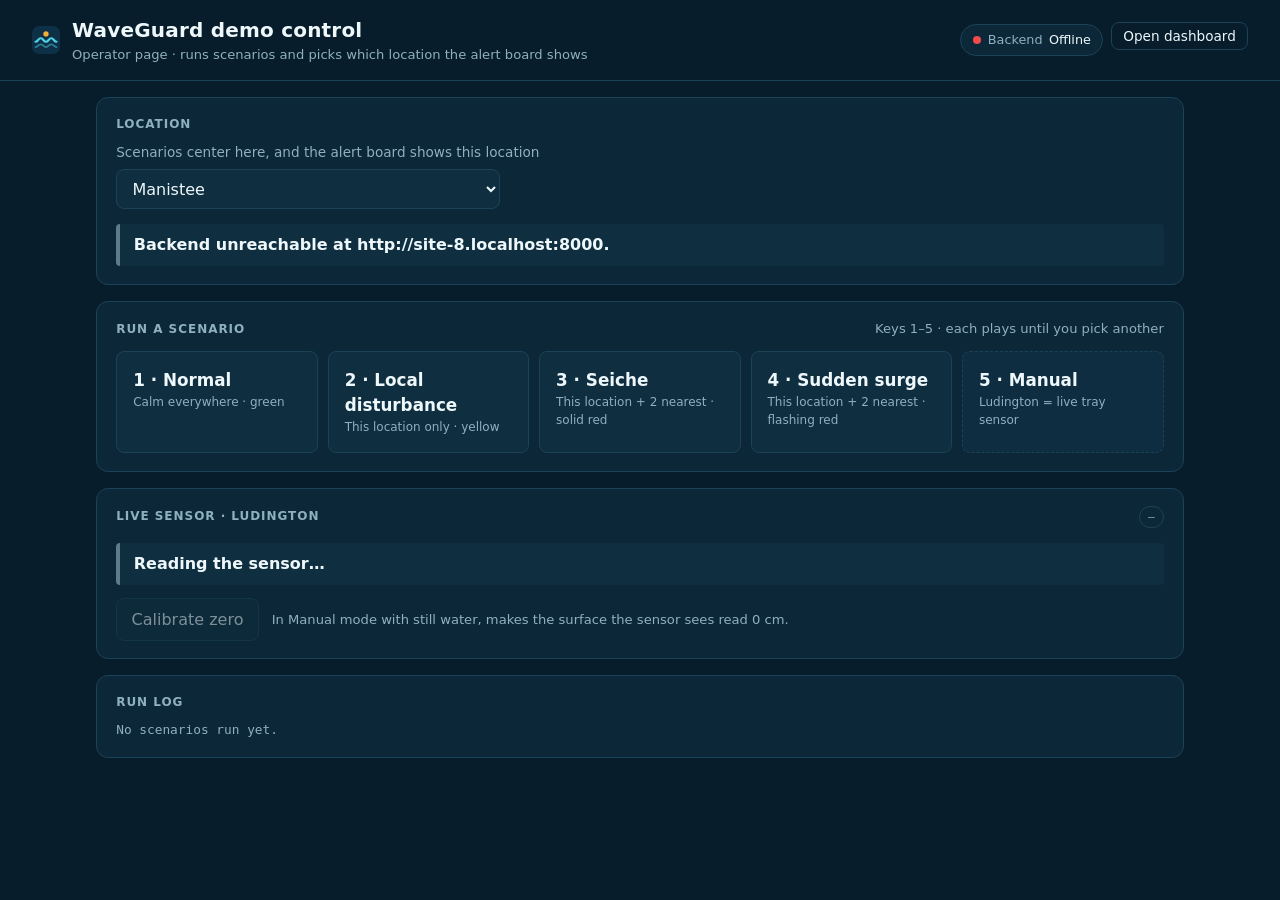
==== frontend/admin.html @ 5affd561 "Demo-ready dashboard, UNO Q node, NOAA replays and admin control Hardware (Arduino UNO Q) - Route Se" ====
<!doctype html>
<html lang="en">
  <head>
    <meta charset="utf-8" />
    <meta name="viewport" content="width=device-width, initial-scale=1" />
    <title>WaveGuard Demo Control</title>
    <link rel="icon" href="assets/favicon.svg" type="image/svg+xml" />
    <link rel="stylesheet" href="styles.css?v=17" />
  </head>
  <body>
    <header class="topbar">
      <div class="brand">
        <img src="assets/favicon.svg" alt="" width="28" height="28" />
        <div>
          <h1>WaveGuard demo control</h1>
          <p>Operator page · runs scenarios and picks which location the alert board shows</p>
        </div>
      </div>
      <ul class="status-list" aria-label="System status">
        <li class="status" id="status-backend"><span class="dot"></span><span class="label">Backend</span><span class="value">Checking…</span></li>
        <li><a class="button small ghost" href="index.html" target="wg-dashboard">Open dashboard</a></li>
      </ul>
    </header>

    <main class="grid admin-grid">
      <section class="panel admin-location" aria-labelledby="location-title">
        <h2 id="location-title" class="eyebrow">Location</h2>
        <label class="location-picker admin-picker">
          <span>Scenarios center here, and the alert board shows this location</span>
          <select id="scenario-location">
            <option value="MANISTEE-06">Manistee</option>
            <option value="LUDINGTON-01">Ludington (physical sensor)</option>
            <option value="MUSKEGON-02">Muskegon</option>
            <option value="GRANDHAVEN-04">Grand Haven</option>
            <option value="HOLLAND-03">Holland</option>
            <option value="SOUTHHAVEN-05">South Haven</option>
            <option value="">Whole shoreline</option>
          </select>
        </label>
        <p class="admin-board" id="board-status" role="status">Reading the board's location…</p>
      </section>

      <section class="panel admin-scenarios" aria-labelledby="scenarios-title">
        <div class="panel-head">
          <h2 id="scenarios-title" class="eyebrow">Run a scenario</h2>
          <span class="muted small">Keys 1–5 · each plays until you pick another</span>
        </div>
        <div class="scenario-buttons">
          <button type="button" class="button scenario" data-scenario="normal" data-key="1">
            <span class="scenario-name">1 · Normal</span><span class="scenario-hint">Calm everywhere · green</span>
          </button>
          <button type="button" class="button scenario" data-scenario="local_disturbance" data-key="2">
            <span class="scenario-name">2 · Local disturbance</span><span class="scenario-hint">This location only · yellow</span>
          </button>
          <button type="button" class="button scenario" data-scenario="seiche" data-key="3">
            <span class="scenario-name">3 · Seiche</span><span class="scenario-hint">This location + 2 nearest · solid red</span>
          </button>
          <button type="button" class="button scenario" data-scenario="sudden_surge" data-key="4">
            <span class="scenario-name">4 · Sudden surge</span><span class="scenario-hint">This location + 2 nearest · flashing red</span>
          </button>
          <button type="button" class="button scenario manual" data-scenario="manual" data-key="5">
            <span class="scenario-name">5 · Manual</span><span class="scenario-hint">Ludington = live tray sensor</span>
          </button>
        </div>
        <p class="muted small" id="scenario-status" role="status"></p>
      </section>

      <section class="panel admin-sensor" aria-labelledby="sensor-title">
        <div class="panel-head">
          <h2 id="sensor-title" class="eyebrow">Live sensor · Ludington</h2>
          <span class="chip" id="mode-chip">—</span>
        </div>
        <p class="admin-board" id="sensor-reading" role="status">Reading the sensor…</p>
        <div class="admin-calibrate">
          <button type="button" class="button" id="calibrate-button" disabled>Calibrate zero</button>
          <span class="muted small" id="calibrate-status">In Manual mode with still water, makes the surface the sensor sees read 0 cm.</span>
        </div>
      </section>

      <section class="panel admin-log" aria-labelledby="log-title">
        <h2 id="log-title" class="eyebrow">Run log</h2>
        <ol class="admin-log-list" id="run-log">
          <li class="muted">No scenarios run yet.</li>
        </ol>
      </section>
    </main>

    <script src="admin.js?v=17"></script>
  </body>
</html>
---- frontend/styles.css ----
:root {
  color-scheme: dark;
  --bg: #071d2b;
  --panel: #0c2737;
  --panel-raised: #11334699;
  --border: #1c4257;
  --text: #eef8fb;
  --muted: #8fb0c0;
  --accent: #4fd1e8;
  --safe: #2fbf71;
  --watch: #f2b134;
  --warning: #ef4b4b;
  --unknown: #5d7b8a;
  --node-ludington: #4fd1e8;
  --node-muskegon: #b69cff;
  --node-holland: #ff8fb8;
  --radius: 12px;
  --mono: ui-monospace, "Cascadia Mono", "SF Mono", Menlo, Consolas, monospace;
  font-family: system-ui, -apple-system, "Segoe UI", sans-serif;
  background: var(--bg);
  color: var(--text);
}

* {
  box-sizing: border-box;
}

body {
  margin: 0;
  min-height: 100vh;
  background: var(--bg);
  line-height: 1.45;
}

h1,
h2,
h3,
p {
  margin: 0;
}

code {
  font-family: var(--mono);
  font-size: 0.9em;
}

.muted {
  color: var(--muted);
}

.small {
  font-size: 0.82rem;
}

.eyebrow {
  font-size: 0.75rem;
  font-weight: 600;
  letter-spacing: 0.08em;
  text-transform: uppercase;
  color: var(--muted);
}

/* Top bar */

.topbar {
  display: flex;
  flex-wrap: wrap;
  gap: 1rem;
  align-items: center;
  justify-content: space-between;
  padding: 1rem clamp(1rem, 3vw, 2rem);
  border-bottom: 1px solid var(--border);
}

.brand {
  display: flex;
  gap: 0.75rem;
  align-items: center;
}

.brand h1 {
  font-size: 1.25rem;
  letter-spacing: 0.01em;
}

.brand p {
  font-size: 0.82rem;
  color: var(--muted);
}

.status-list {
  display: flex;
  flex-wrap: wrap;
  gap: 0.5rem;
  margin: 0;
  padding: 0;
  list-style: none;
}

.status {
  display: flex;
  gap: 0.4rem;
  align-items: center;
  padding: 0.35rem 0.7rem;
  border: 1px solid var(--border);
  border-radius: 999px;
  font-size: 0.8rem;
  background: var(--panel);
}

.status .label {
  color: var(--muted);
}

.dot {
  width: 0.55rem;
  height: 0.55rem;
  border-radius: 50%;
  background: var(--unknown);
  flex: none;
}

.status[data-tone="ok"] .dot {
  background: var(--safe);
}

.status[data-tone="pending"] .dot {
  background: var(--watch);
  animation: pulse 1.2s ease-in-out infinite;
}

.status[data-tone="bad"] .dot {
  background: var(--warning);
}

.status[data-tone="info"] .dot {
  background: var(--accent);
}

@keyframes pulse {
  50% {
    opacity: 0.35;
  }
}

.banner {
  display: flex;
  flex-wrap: wrap;
  gap: 0.75rem;
  align-items: center;
  margin: 1rem clamp(1rem, 3vw, 2rem) 0;
  padding: 0.75rem 1rem;
  border: 1px solid color-mix(in srgb, var(--warning) 50%, transparent);
  border-radius: var(--radius);
  background: color-mix(in srgb, var(--warning) 12%, var(--bg));
}

.banner[hidden] {
  display: none;
}

/* Layout */

.grid {
  display: grid;
  grid-template-columns: repeat(12, minmax(0, 1fr));
  gap: 1rem;
  padding: 1rem clamp(1rem, 3vw, 2rem);
  max-width: 96rem;
  margin: 0 auto;
}

.panel {
  min-width: 0;
  padding: 1.1rem 1.2rem;
  border: 1px solid var(--border);
  border-radius: var(--radius);
  background: var(--panel);
}

.panel-head {
  display: flex;
  flex-wrap: wrap;
  gap: 0.5rem;
  align-items: baseline;
  justify-content: space-between;
  margin-bottom: 0.8rem;
}

/* Top: severity + IBM. Middle: map + chart, evidence + history. Bottom: demo controls. */
.summary {
  grid-column: span 5;
}

.ibm-panel {
  grid-column: span 7;
}

.map-panel {
  grid-column: span 5;
}

.chart-panel {
  grid-column: span 7;
}

.event-panel {
  grid-column: span 5;
}

.history-panel {
  grid-column: span 7;
}

.scenarios {
  grid-column: 1 / -1;
}

@media (max-width: 1100px) {
  .summary,
  .ibm-panel,
  .map-panel,
  .chart-panel,
  .event-panel,
  .history-panel {
    grid-column: 1 / -1;
  }
}

/* Network summary */

.summary {
  display: flex;
  flex-direction: column;
  gap: 1.25rem;
  justify-content: space-between;
  border-left: 6px solid var(--sev, var(--unknown));
  transition: border-color 0.3s;
}

.summary[data-severity="safe"] {
  --sev: var(--safe);
}

.summary[data-severity="watch"] {
  --sev: var(--watch);
}

.summary[data-severity="warning"] {
  --sev: var(--warning);
  background: color-mix(in srgb, var(--warning) 10%, var(--panel));
}

.severity-word {
  margin: 0.2rem 0 0.35rem;
  font-size: clamp(2rem, 5vw, 3rem);
  font-weight: 750;
  line-height: 1;
  letter-spacing: 0.02em;
  text-transform: uppercase;
  color: var(--sev, var(--muted));
}

.summary-text {
  max-width: 34rem;
}

.summary-stats {
  display: grid;
  grid-template-columns: repeat(4, minmax(0, 1fr));
  gap: 0.6rem 1rem;
  margin: 0;
  padding-top: 1rem;
  border-top: 1px solid var(--border);
}

@media (max-width: 640px) {
  .summary-stats {
    grid-template-columns: repeat(2, minmax(0, 1fr));
  }
}

.summary-stats dt {
  font-size: 0.75rem;
  color: var(--muted);
}

.summary-stats dd {
  margin: 0;
  font-size: 1.15rem;
  font-weight: 600;
  font-variant-numeric: tabular-nums;
}

/* Buttons */

.button {
  font: inherit;
  color: var(--text);
  background: var(--panel-raised);
  border: 1px solid var(--border);
  border-radius: 8px;
  padding: 0.55rem 0.9rem;
  cursor: pointer;
  transition: background 0.15s, border-color 0.15s;
}

.button:hover:not(:disabled) {
  border-color: var(--accent);
}

.button:focus-visible,
.toggle input:focus-visible {
  outline: 2px solid var(--accent);
  outline-offset: 2px;
}

.button:disabled {
  opacity: 0.5;
  cursor: not-allowed;
}

.button.small {
  padding: 0.3rem 0.7rem;
  font-size: 0.85rem;
}

.button.ghost {
  background: transparent;
}

.button.primary {
  background: #0f62fe;
  border-color: #0f62fe;
  font-weight: 600;
}

.button.primary:hover:not(:disabled) {
  background: #0353e9;
  border-color: #a6c8ff;
}

.scenario-buttons {
  display: grid;
  grid-template-columns: repeat(4, minmax(0, 1fr));
  gap: 0.6rem;
}

@media (max-width: 900px) {
  .scenario-buttons {
    grid-template-columns: repeat(2, minmax(0, 1fr));
  }
}

.scenarios .panel-head {
  margin-bottom: 0.6rem;
}

.scenario {
  display: flex;
  flex-direction: column;
  align-items: flex-start;
  gap: 0.1rem;
  text-align: left;
}

.scenario-name {
  font-weight: 600;
}

.scenario-hint {
  font-size: 0.75rem;
  color: var(--muted);
}

.scenario[aria-busy="true"] {
  border-color: var(--accent);
  animation: pulse 1s ease-in-out infinite;
}

.scenario.active {
  border-color: var(--accent);
  background: color-mix(in srgb, var(--accent) 12%, var(--panel));
}

/* Map */

.legend {
  display: flex;
  gap: 0.9rem;
  font-size: 0.8rem;
  color: var(--muted);
}

.legend-item {
  display: inline-flex;
  gap: 0.35rem;
  align-items: center;
}

.marker-swatch {
  width: 0.8rem;
  height: 0.8rem;
  border-radius: 50%;
  border: 2px solid var(--text);
}

.marker-swatch.physical {
  background: var(--text);
}

.marker-swatch.simulated {
  border-style: dashed;
}

.map {
  height: 300px;
  border-radius: 8px;
  overflow: hidden;
  background: #0a2232;
}

.map-fallback {
  display: grid;
  place-items: center;
  height: 100%;
  padding: 1rem;
  text-align: center;
  color: var(--muted);
}

.leaflet-container {
  font: inherit;
  background: #0a2232;
}

.leaflet-tooltip.node-label {
  padding: 0.2rem 0.45rem;
  border: 1px solid var(--border);
  border-radius: 6px;
  background: var(--panel);
  color: var(--text);
  font-size: 0.72rem;
  box-shadow: none;
}

.leaflet-tooltip.node-label::before {
  display: none;
}

.node-list {
  display: grid;
  gap: 0.4rem;
  margin: 0.8rem 0 0;
  padding: 0;
  list-style: none;
}

.node-row {
  display: grid;
  grid-template-columns: auto 1fr auto auto;
  gap: 0.6rem;
  align-items: center;
  padding: 0.45rem 0.6rem;
  border: 1px solid var(--border);
  border-radius: 8px;
  font-size: 0.85rem;
}

.node-row .swatch {
  width: 0.7rem;
  height: 0.7rem;
  border-radius: 50%;
}

.node-row .node-name {
  font-family: var(--mono);
  font-size: 0.8rem;
}

.node-row .node-level {
  font-variant-numeric: tabular-nums;
  color: var(--muted);
}

/* Tags */

.tag,
.chip,
.badge {
  display: inline-flex;
  align-items: center;
  gap: 0.3rem;
  padding: 0.12rem 0.5rem;
  border-radius: 999px;
  font-size: 0.7rem;
  font-weight: 650;
  letter-spacing: 0.05em;
  text-transform: uppercase;
  white-space: nowrap;
}

.chip {
  border: 1px solid var(--border);
  color: var(--muted);
  text-transform: none;
  letter-spacing: 0;
  font-family: var(--mono);
  font-weight: 500;
}

.chip[hidden] {
  display: none;
}

.tag.physical {
  background: var(--text);
  color: var(--bg);
}

.tag.simulated {
  border: 1px dashed var(--muted);
  color: var(--muted);
}

.tag.unknown-source {
  border: 1px solid var(--border);
  color: var(--muted);
}

.badge {
  color: #06141c;
  background: var(--unknown);
}

.badge.safe {
  background: var(--safe);
}

.badge.watch {
  background: var(--watch);
}

.badge.warning {
  background: var(--warning);
  color: #fff;
}

/* Chart */

.chart-panel {
  display: flex;
  flex-direction: column;
}

/* Fill the chart panel so it matches the map column's height. */
.chart-wrap {
  position: relative;
  flex: 1;
  min-height: 360px;
}

.chart-empty {
  position: absolute;
  inset: 0;
  display: grid;
  place-items: center;
  color: var(--muted);
  pointer-events: none;
}

.chart-empty[hidden] {
  display: none;
}

/* Event evidence */

.event-header {
  display: flex;
  flex-wrap: wrap;
  gap: 0.6rem;
  align-items: center;
  margin-bottom: 0.9rem;
}

.event-header h3 {
  font-size: 1.2rem;
}

.metrics {
  display: grid;
  grid-template-columns: repeat(2, minmax(0, 1fr));
  gap: 0.6rem;
  margin: 0 0 0.9rem;
}

.metric {
  padding: 0.6rem 0.75rem;
  border: 1px solid var(--border);
  border-radius: 8px;
}

.metric dt {
  font-size: 0.72rem;
  color: var(--muted);
}

.metric dd {
  margin: 0.1rem 0 0;
  font-size: 1.25rem;
  font-weight: 650;
  font-variant-numeric: tabular-nums;
}

.meter {
  height: 4px;
  margin-top: 0.4rem;
  border-radius: 2px;
  background: var(--border);
  overflow: hidden;
}

.meter span {
  display: block;
  height: 100%;
  background: var(--accent);
}

.affected {
  display: flex;
  flex-wrap: wrap;
  gap: 0.4rem;
  margin: 0.4rem 0 0.9rem;
  padding: 0;
  list-style: none;
}

.affected li {
  display: inline-flex;
  gap: 0.4rem;
  align-items: center;
  padding: 0.25rem 0.5rem;
  border: 1px solid var(--border);
  border-radius: 6px;
  font-family: var(--mono);
  font-size: 0.78rem;
}

.event-meta {
  font-family: var(--mono);
  font-size: 0.75rem;
  color: var(--muted);
}

.empty-state {
  padding: 1.5rem 0.5rem;
  text-align: center;
  color: var(--muted);
}

.empty-state strong {
  display: block;
  margin-bottom: 0.25rem;
  color: var(--text);
}

/* IBM panel */

.ibm-controls {
  display: flex;
  flex-wrap: wrap;
  gap: 1rem;
  align-items: center;
  margin-bottom: 1rem;
}

.toggle {
  display: inline-flex;
  gap: 0.45rem;
  align-items: center;
  font-size: 0.85rem;
  color: var(--muted);
  cursor: pointer;
}

.source-label {
  display: flex;
  flex-wrap: wrap;
  gap: 0.5rem;
  align-items: center;
  margin-bottom: 0.9rem;
  font-size: 0.78rem;
  color: var(--muted);
}

.source-label .tag {
  background: #0f62fe;
  color: #fff;
}

.source-label .tag.prerecorded,
.source-label .tag.mock {
  background: var(--watch);
  color: #06141c;
}

.explanation {
  display: grid;
  gap: 1rem;
}

.explanation h3 {
  margin-bottom: 0.35rem;
  font-size: 0.78rem;
  font-weight: 600;
  letter-spacing: 0.06em;
  text-transform: uppercase;
  color: var(--muted);
}

.explain-lead {
  padding: 0.85rem 1rem;
  border-left: 4px solid #0f62fe;
  border-radius: 4px 8px 8px 4px;
  background: color-mix(in srgb, #0f62fe 10%, var(--panel));
}

.explain-lead p {
  font-size: 1.08rem;
  line-height: 1.5;
}

.explain-cards {
  display: grid;
  grid-template-columns: repeat(2, minmax(0, 1fr));
  gap: 0.75rem;
}

@media (max-width: 640px) {
  .explain-cards {
    grid-template-columns: 1fr;
  }
}

.explain-card {
  padding: 0.85rem 1rem;
  border: 1px solid var(--border);
  border-radius: 8px;
  background: var(--panel-raised);
}

.evidence-list,
.action-list {
  margin: 0.2rem 0 0;
  padding: 0;
  list-style: none;
  font-size: 0.92rem;
}

.evidence-list li,
.action-list li {
  position: relative;
  padding-left: 1.6rem;
}

.evidence-list li + li,
.action-list li + li {
  margin-top: 0.55rem;
}

.evidence-list li::before {
  content: "";
  position: absolute;
  left: 0.3rem;
  top: 0.55em;
  width: 0.45rem;
  height: 0.45rem;
  border-radius: 50%;
  background: var(--accent);
}

.action-list {
  counter-reset: action;
}

.action-list li::before {
  counter-increment: action;
  content: counter(action);
  position: absolute;
  left: 0;
  top: 0.05em;
  width: 1.15rem;
  height: 1.15rem;
  border-radius: 50%;
  background: #0f62fe;
  color: #fff;
  font-size: 0.7rem;
  font-weight: 700;
  line-height: 1.15rem;
  text-align: center;
}

.columns {
  display: grid;
  grid-template-columns: repeat(2, minmax(0, 1fr));
  gap: 1rem;
}

@media (max-width: 640px) {
  .columns,
  .metrics,
  .scenario-buttons {
    grid-template-columns: 1fr;
  }
}

.public-warning {
  padding: 0.85rem 1rem;
  border: 1px solid color-mix(in srgb, var(--watch) 45%, transparent);
  border-left: 4px solid var(--watch);
  border-radius: 4px 8px 8px 4px;
  background: color-mix(in srgb, var(--watch) 8%, var(--panel));
}

.public-warning-head {
  display: flex;
  gap: 0.5rem;
  align-items: center;
}

.public-warning-head h3 {
  margin: 0;
  color: var(--watch);
}

.public-warning-head .badge {
  margin-left: auto;
}

.warning-icon {
  width: 1.1rem;
  height: 1.1rem;
  color: var(--watch);
  flex: none;
}

.public-warning blockquote {
  margin: 0.6rem 0 0.75rem;
  font-size: 1.05rem;
  line-height: 1.5;
}

.public-warning-foot {
  display: flex;
  flex-wrap: wrap;
  gap: 0.6rem;
  align-items: center;
  justify-content: space-between;
}

.stale-note {
  margin-bottom: 0.9rem;
  padding: 0.55rem 0.8rem;
  border-left: 3px solid var(--watch);
  border-radius: 4px;
  background: color-mix(in srgb, var(--watch) 8%, var(--panel));
  font-size: 0.85rem;
}

.error-state {
  padding: 0.9rem 1rem;
  border: 1px solid color-mix(in srgb, var(--warning) 50%, transparent);
  border-radius: 8px;
  background: color-mix(in srgb, var(--warning) 10%, var(--panel));
}

.error-state p + p {
  margin-top: 0.35rem;
}

.error-actions {
  display: flex;
  flex-wrap: wrap;
  gap: 0.5rem;
  margin-top: 0.8rem;
}

.loading {
  display: grid;
  gap: 0.55rem;
}

.loading-line {
  height: 0.8rem;
  border-radius: 4px;
  background: linear-gradient(90deg, var(--border), #24536b, var(--border));
  background-size: 200% 100%;
  animation: shimmer 1.4s linear infinite;
}

.loading-line:nth-child(2) {
  width: 88%;
}

.loading-line:nth-child(3) {
  width: 64%;
}

@keyframes shimmer {
  to {
    background-position: -200% 0;
  }
}

.footer {
  padding: 0 clamp(1rem, 3vw, 2rem) 1.5rem;
  text-align: center;
}

@media (prefers-reduced-motion: reduce) {
  *,
  *::before,
  *::after {
    animation: none !important;
    transition: none !important;
  }
}

/* Event history */

.history-table {
  width: 100%;
  border-collapse: collapse;
  font-size: 0.85rem;
}

.history-table th {
  padding: 0 0.6rem 0.4rem;
  text-align: left;
  font-size: 0.72rem;
  font-weight: 600;
  letter-spacing: 0.05em;
  text-transform: uppercase;
  color: var(--muted);
}

.history-table td {
  padding: 0.45rem 0.6rem;
  border-top: 1px solid var(--border);
  font-variant-numeric: tabular-nums;
}

.history-table tbody tr {
  cursor: pointer;
}

.history-table tbody tr:hover,
.history-table tbody tr:focus-visible {
  background: var(--panel-raised);
  outline: none;
}

.history-table tbody tr.selected {
  background: color-mix(in srgb, var(--accent) 12%, var(--panel));
}

.history-table .repeat {
  margin-left: 0.35rem;
  color: var(--muted);
}

.history-scroll {
  max-height: 320px;
  overflow-y: auto;
}

/* Scenario location */

.location-picker {
  display: inline-flex;
  gap: 0.5rem;
  align-items: center;
  font-size: 0.85rem;
  color: var(--muted);
}

.location-picker select {
  font: inherit;
  color: var(--text);
  background: var(--panel-raised);
  border: 1px solid var(--border);
  border-radius: 8px;
  padding: 0.35rem 0.6rem;
}

.location-picker select:focus-visible {
  outline: 2px solid var(--accent);
  outline-offset: 2px;
}

.scenario-status {
  margin-left: auto;
}

.node-row.selectable {
  cursor: pointer;
}

.node-row.selectable:hover {
  border-color: var(--accent);
}

.panel[hidden] {
  display: none;
}

.node-row.chosen {
  border-color: var(--accent);
  background: color-mix(in srgb, var(--accent) 10%, var(--panel));
}

/* Admin (demo control) page */

.admin-grid {
  max-width: 72rem;
}

.admin-location,
.admin-scenarios,
.admin-log {
  grid-column: 1 / -1;
}

.admin-picker {
  display: grid;
  gap: 0.4rem;
  margin-top: 0.6rem;
}

.admin-picker select {
  max-width: 24rem;
  font-size: 1rem;
  padding: 0.55rem 0.7rem;
}

.admin-board {
  margin-top: 0.9rem;
  padding: 0.6rem 0.85rem;
  border-left: 4px solid var(--unknown);
  border-radius: 4px;
  background: var(--panel-raised);
  font-weight: 600;
}

.admin-board[data-severity="safe"] {
  border-color: var(--safe);
}

.admin-board[data-severity="watch"] {
  border-color: var(--watch);
}

.admin-board[data-severity="warning"] {
  border-color: var(--warning);
}

.admin-scenarios .scenario {
  padding: 1rem;
}

.admin-scenarios .scenario-name {
  font-size: 1.05rem;
}

.admin-log-list {
  margin: 0.6rem 0 0;
  padding-left: 1.2rem;
  font-family: var(--mono);
  font-size: 0.8rem;
}

.admin-log-list li + li {
  margin-top: 0.3rem;
}

.status-list a.button {
  text-decoration: none;
}

.admin-log-list li.muted {
  margin-left: -1.2rem;
  list-style: none;
}

/* Severity box: status centered, affected towns, stats along the bottom */

.summary-main {
  flex: 1;
  display: flex;
  flex-direction: column;
  justify-content: center;
}

.summary-places {
  display: flex;
  flex-wrap: wrap;
  gap: 0.5rem;
  margin: 1rem 0 0;
  padding: 0;
  list-style: none;
}

.summary-places:empty {
  display: none;
}

.place {
  display: grid;
  padding: 0.5rem 0.8rem;
  border: 1px solid var(--border);
  border-left: 4px solid var(--unknown);
  border-radius: 4px 8px 8px 4px;
  background: var(--panel-raised);
}

.place.watch {
  border-left-color: var(--watch);
}

.place.warning {
  border-left-color: var(--warning);
}

.place-name {
  font-size: 1.05rem;
  font-weight: 650;
}

.place-id {
  font-family: var(--mono);
  font-size: 0.72rem;
  color: var(--muted);
}

/* The severity box now shares the Granite panel's height: give the status more presence. */
.summary .severity-word {
  font-size: clamp(2.5rem, 5vw, 4.25rem);
}

.summary .summary-text {
  font-size: 1.1rem;
}

/* ---------- One-screen "control room" layout ----------
   A status strip across the top; map, chart and Granite side by side below it.
   Every panel is clipped to its grid cell and scrolls inside itself, so a long
   Granite explanation can never push the chart or map off screen. */

@media (min-width: 1100px) and (min-height: 600px) {
  .dashboard {
    max-width: none;
    height: calc(100vh - 81px);
    padding-top: 0.6rem;
    padding-bottom: 0.6rem;
    gap: 0.6rem;
    grid-template-columns: minmax(260px, 0.9fr) minmax(0, 1.6fr) minmax(330px, 1.2fr);
    grid-template-rows: auto minmax(0, 1.35fr) minmax(0, 1fr);
    grid-template-areas:
      "status  status   status"
      "map     chart    ibm"
      "history evidence ibm";
  }

  .dashboard > .panel {
    grid-column: auto;
    min-height: 0;
    overflow: hidden;
    display: flex;
    flex-direction: column;
    padding: 0.75rem 1rem;
  }

  .dashboard .panel-head {
    margin-bottom: 0.5rem;
  }

  .dashboard .summary { grid-area: status; }
  .dashboard .map-panel { grid-area: map; }
  .dashboard .chart-panel { grid-area: chart; }
  .dashboard .ibm-panel { grid-area: ibm; }
  .dashboard .history-panel { grid-area: history; }
  .dashboard .event-panel { grid-area: evidence; }
  .dashboard .scenarios { display: none; }

  /* Status strip: severity | what is happening + towns | node counts */
  .dashboard .summary {
    flex-direction: row;
    align-items: center;
    gap: 1.5rem;
    padding: 0.6rem 1.1rem;
  }

  .dashboard .summary-main {
    flex: 1;
    min-width: 0;
    display: grid;
    grid-template-columns: max-content minmax(0, 1fr);
    grid-template-areas:
      "label text"
      "word  places";
    column-gap: 1.5rem;
    align-items: center;
  }

  .dashboard .summary-main .eyebrow { grid-area: label; }

  .dashboard .summary .severity-word {
    grid-area: word;
    margin: 0;
    font-size: clamp(1.8rem, 2.6vw, 2.6rem);
  }

  .dashboard .summary .summary-text {
    grid-area: text;
    max-width: none;
    font-size: 0.95rem;
    white-space: nowrap;
    overflow: hidden;
    text-overflow: ellipsis;
  }

  .dashboard .summary-places {
    grid-area: places;
    margin: 0.3rem 0 0;
    gap: 0.4rem;
  }

  .dashboard .summary-places:empty {
    display: block;
  }

  .dashboard .place {
    display: flex;
    gap: 0.5rem;
    align-items: baseline;
    padding: 0.25rem 0.6rem;
  }

  .dashboard .place-name {
    font-size: 0.95rem;
  }

  .dashboard .summary-stats {
    flex: none;
    grid-template-columns: repeat(4, max-content);
    gap: 0.2rem 1.4rem;
    padding: 0 0 0 1.4rem;
    border-top: 0;
    border-left: 1px solid var(--border);
  }

  .dashboard .summary-stats dd {
    font-size: 1rem;
  }

  /* Map fills its cell; node states are on the map and in the status strip. */
  .dashboard .map {
    flex: 1;
    height: auto;
    min-height: 120px;
  }

  .dashboard .node-list {
    display: none;
  }

  .dashboard .chart-wrap {
    min-height: 0;
  }

  /* Long content scrolls inside its own panel */
  .dashboard #ibm-body,
  .dashboard #history-body,
  .dashboard #event-body {
    flex: 1;
    min-height: 0;
    overflow-y: auto;
    padding-right: 0.25rem;
  }

  .dashboard .history-scroll {
    max-height: none;
  }

  .dashboard .ibm-controls {
    margin-bottom: 0.6rem;
  }

  .dashboard .explain-cards {
    grid-template-columns: 1fr;
  }

  /* Evidence: compact, four metrics in a row */
  .dashboard .event-header {
    margin-bottom: 0.5rem;
  }

  .dashboard .metrics {
    grid-template-columns: repeat(4, minmax(0, 1fr));
    gap: 0.5rem;
    margin-bottom: 0.5rem;
  }

  .dashboard .metric {
    padding: 0.4rem 0.6rem;
  }

  .dashboard .metric dd {
    font-size: 1rem;
  }

  .dashboard .meter {
    display: none;
  }

  .footer {
    display: none;
  }
}

/* Shorter windows: history steps aside so the map gets the whole left column. */
@media (min-width: 1100px) and (min-height: 600px) and (max-height: 820px) {
  .dashboard {
    grid-template-rows: auto minmax(0, 1fr) minmax(0, 0.7fr);
    grid-template-areas:
      "status status   status"
      "map    chart    ibm"
      "map    evidence ibm";
  }

  .dashboard .history-panel {
    display: none;
  }

  .dashboard .affected,
  .dashboard .event-meta,
  .dashboard .event-panel .eyebrow {
    display: none;
  }
}

/* Admin: five modes and the live sensor panel */
.admin-scenarios .scenario-buttons {
  grid-template-columns: repeat(5, minmax(0, 1fr));
}

@media (max-width: 900px) {
  .admin-scenarios .scenario-buttons {
    grid-template-columns: repeat(2, minmax(0, 1fr));
  }
}

.scenario.manual {
  border-style: dashed;
}

.admin-sensor {
  grid-column: 1 / -1;
}

.admin-calibrate {
  display: flex;
  flex-wrap: wrap;
  gap: 0.8rem;
  align-items: center;
  margin-top: 0.8rem;
}
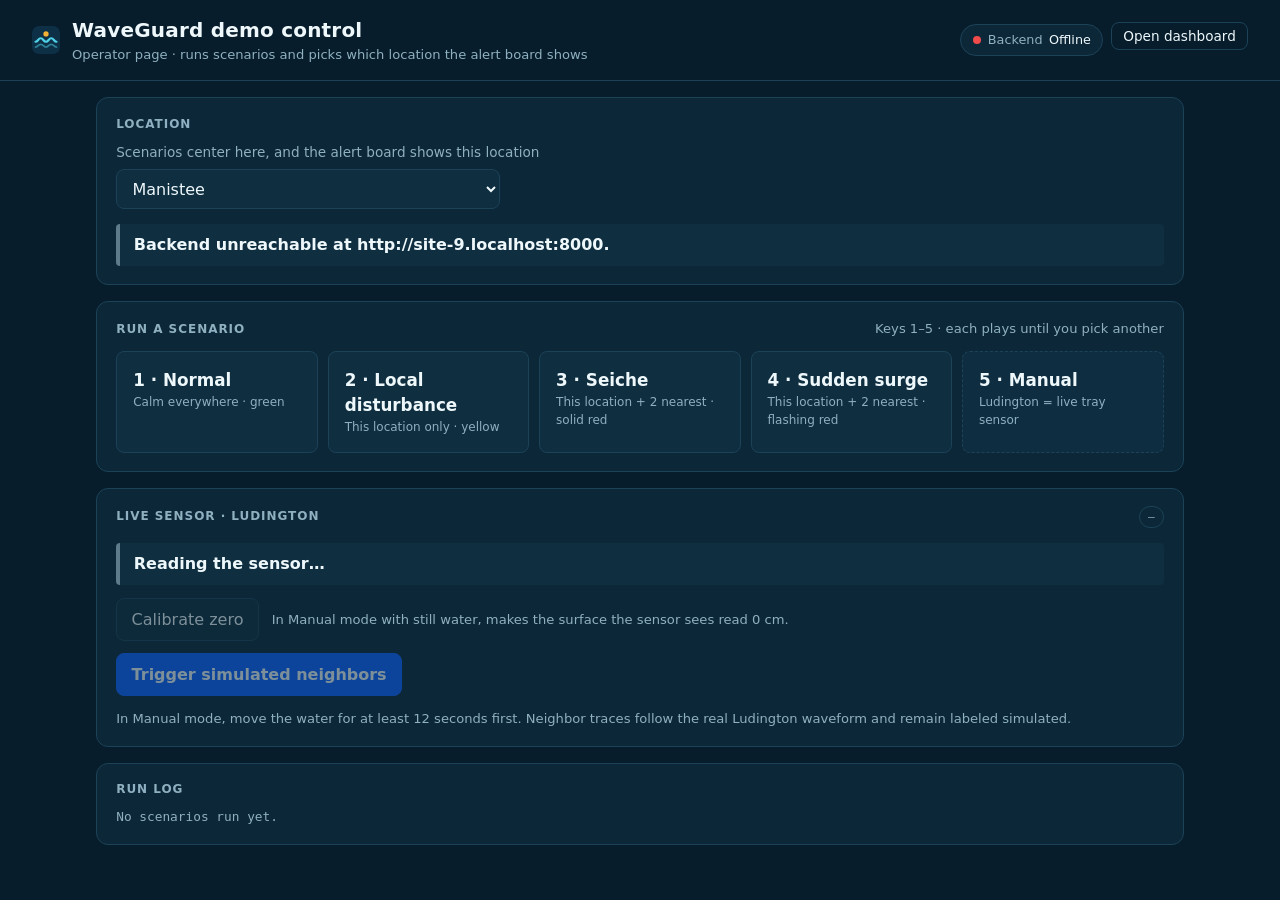
==== commit a4548e2b: "Add Tiger Data incident replay and mixed-source demo trigger" ====
--- a/frontend/admin.html
+++ b/frontend/admin.html
@@ -5,7 +5,7 @@
     <meta name="viewport" content="width=device-width, initial-scale=1" />
     <title>WaveGuard Demo Control</title>
     <link rel="icon" href="assets/favicon.svg" type="image/svg+xml" />
-    <link rel="stylesheet" href="styles.css?v=17" />
+    <link rel="stylesheet" href="styles.css?v=19" />
   </head>
   <body>
     <header class="topbar">
@@ -75,6 +75,10 @@
           <button type="button" class="button" id="calibrate-button" disabled>Calibrate zero</button>
           <span class="muted small" id="calibrate-status">In Manual mode with still water, makes the surface the sensor sees read 0 cm.</span>
         </div>
+        <div class="admin-calibrate">
+          <button type="button" class="button primary" id="neighbor-button" disabled>Trigger simulated neighbors</button>
+          <span class="muted small">In Manual mode, move the water for at least 12 seconds first. Neighbor traces follow the real Ludington waveform and remain labeled simulated.</span>
+        </div>
       </section>
 
       <section class="panel admin-log" aria-labelledby="log-title">
@@ -85,6 +89,6 @@
       </section>
     </main>
 
-    <script src="admin.js?v=17"></script>
+    <script src="admin.js?v=19"></script>
   </body>
 </html>
--- a/frontend/styles.css
+++ b/frontend/styles.css
@@ -1375,3 +1375,31 @@
   align-items: center;
   margin-top: 0.8rem;
 }
+/* Incident replay remains separate from the continuously updating live chart. */
+.dashboard > .replay-panel {
+  position: fixed;
+  z-index: 1000;
+  top: 5vh;
+  left: 50%;
+  transform: translateX(-50%);
+  width: min(1100px, 94vw);
+  max-height: 90vh;
+  overflow-y: auto;
+  display: block;
+  padding: 1.2rem;
+  box-shadow: 0 0 0 100vmax rgb(0 0 0 / 72%);
+}
+.dashboard > .replay-panel[hidden] { display: none !important; }
+.replay-open { margin-top: 1rem; }
+.replay-chart-wrap { height: 260px; margin-top: 1rem; }
+.replay-topline, .replay-controls { display: flex; align-items: center; gap: .8rem; flex-wrap: wrap; }
+.replay-topline { justify-content: space-between; }
+.replay-picker { display: flex; align-items: center; gap: .5rem; margin: .7rem 0; font-size: .86rem; }
+.replay-picker select { flex: 1; min-width: 0; padding: .45rem; color: var(--text); background: var(--panel); border: 1px solid var(--border); border-radius: .4rem; }
+.replay-controls { margin: .8rem 0; }
+.replay-controls input[type="range"] { flex: 1; min-width: 160px; accent-color: #4fd1e8; }
+.replay-reason { padding: .8rem 1rem; border-left: 3px solid #4fd1e8; background: #102d3d; }
+.replay-nodes { display: grid; grid-template-columns: repeat(auto-fit, minmax(220px, 1fr)); gap: .6rem; margin-top: 1rem; }
+.replay-node { display: flex; flex-wrap: wrap; align-items: center; gap: .35rem .6rem; padding: .65rem; border: 1px solid #1c4257; border-radius: .5rem; }
+.replay-node.is-affected { border-color: #4fd1e8; }
+.replay-node strong { width: 100%; }
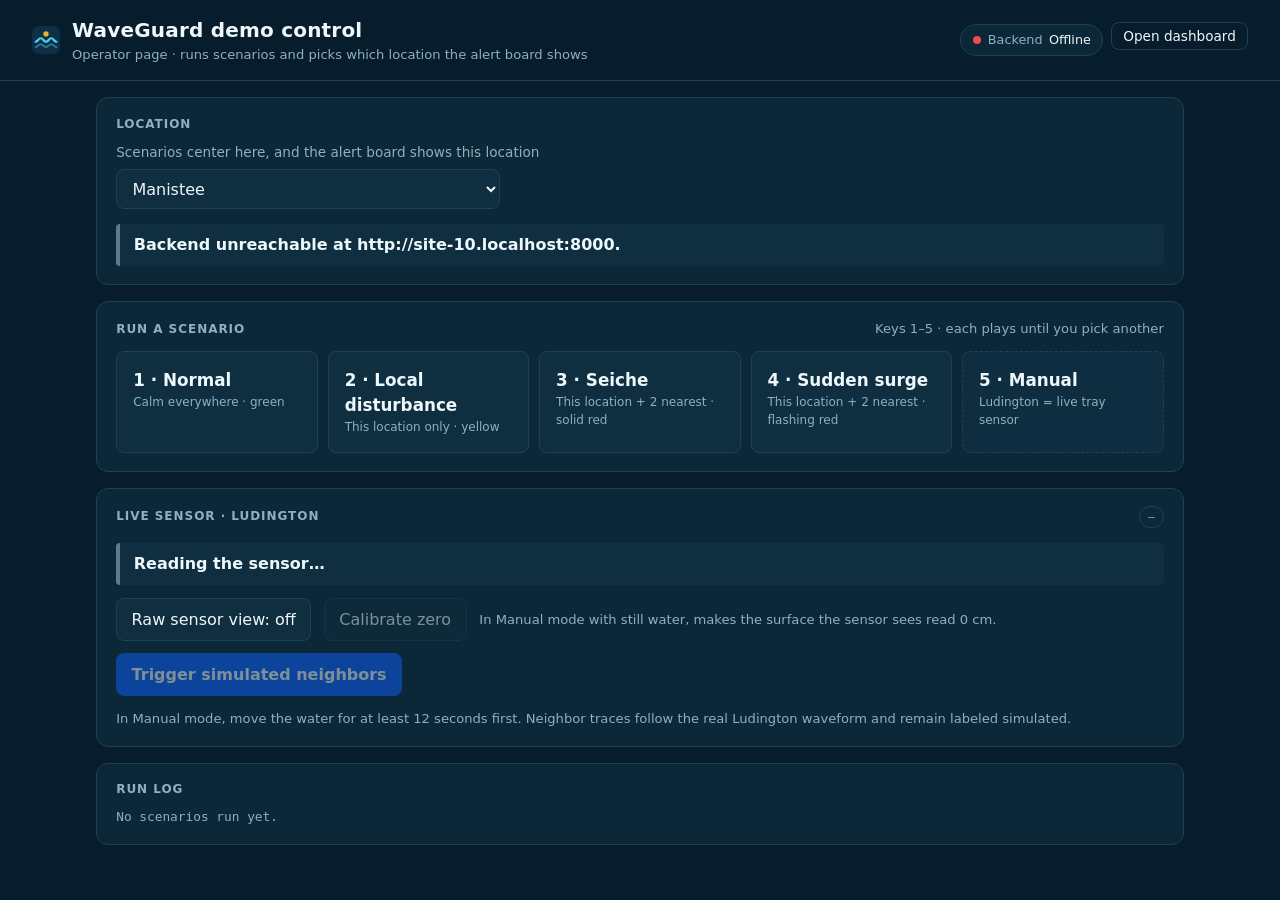
==== commit fb4d41ee: "Fast Tiger Data writes, raw sensor view, phone access on any network - Save live readings to Tiger D" ====
--- a/frontend/admin.html
+++ b/frontend/admin.html
@@ -5,7 +5,7 @@
     <meta name="viewport" content="width=device-width, initial-scale=1" />
     <title>WaveGuard Demo Control</title>
     <link rel="icon" href="assets/favicon.svg" type="image/svg+xml" />
-    <link rel="stylesheet" href="styles.css?v=19" />
+    <link rel="stylesheet" href="styles.css?v=20" />
   </head>
   <body>
     <header class="topbar">
@@ -72,6 +72,7 @@
         </div>
         <p class="admin-board" id="sensor-reading" role="status">Reading the sensor…</p>
         <div class="admin-calibrate">
+          <button type="button" class="button" id="raw-view-button" aria-pressed="false">Raw sensor view: off</button>
           <button type="button" class="button" id="calibrate-button" disabled>Calibrate zero</button>
           <span class="muted small" id="calibrate-status">In Manual mode with still water, makes the surface the sensor sees read 0 cm.</span>
         </div>
@@ -89,6 +90,6 @@
       </section>
     </main>
 
-    <script src="admin.js?v=19"></script>
+    <script src="admin.js?v=20"></script>
   </body>
 </html>
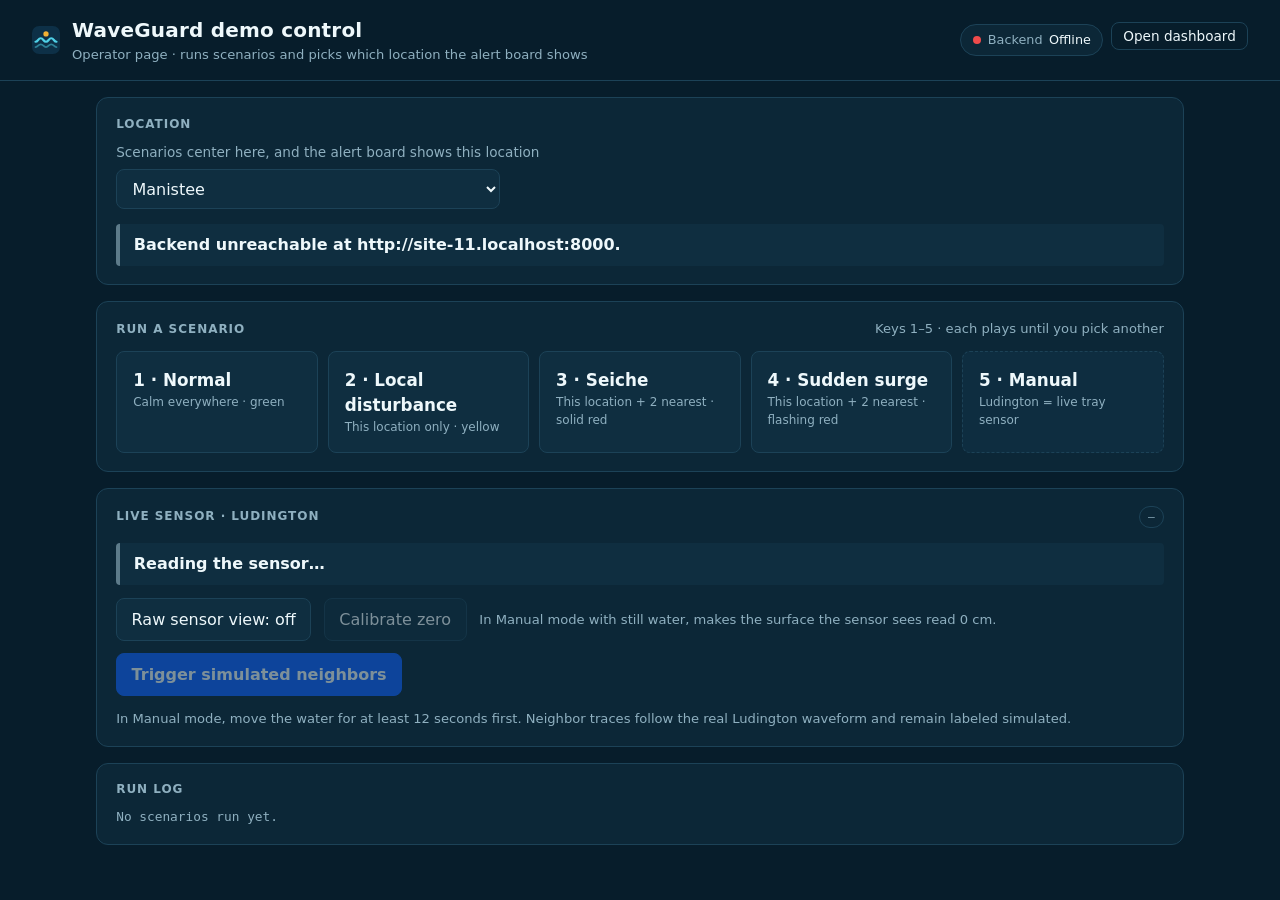
==== commit 59f5e343: "Label event node sources only while the event is live A node's source can change after an event (sce" ====
--- a/frontend/admin.html
+++ b/frontend/admin.html
@@ -5,7 +5,7 @@
     <meta name="viewport" content="width=device-width, initial-scale=1" />
     <title>WaveGuard Demo Control</title>
     <link rel="icon" href="assets/favicon.svg" type="image/svg+xml" />
-    <link rel="stylesheet" href="styles.css?v=20" />
+    <link rel="stylesheet" href="styles.css?v=21" />
   </head>
   <body>
     <header class="topbar">
@@ -90,6 +90,6 @@
       </section>
     </main>
 
-    <script src="admin.js?v=20"></script>
+    <script src="admin.js?v=21"></script>
   </body>
 </html>
